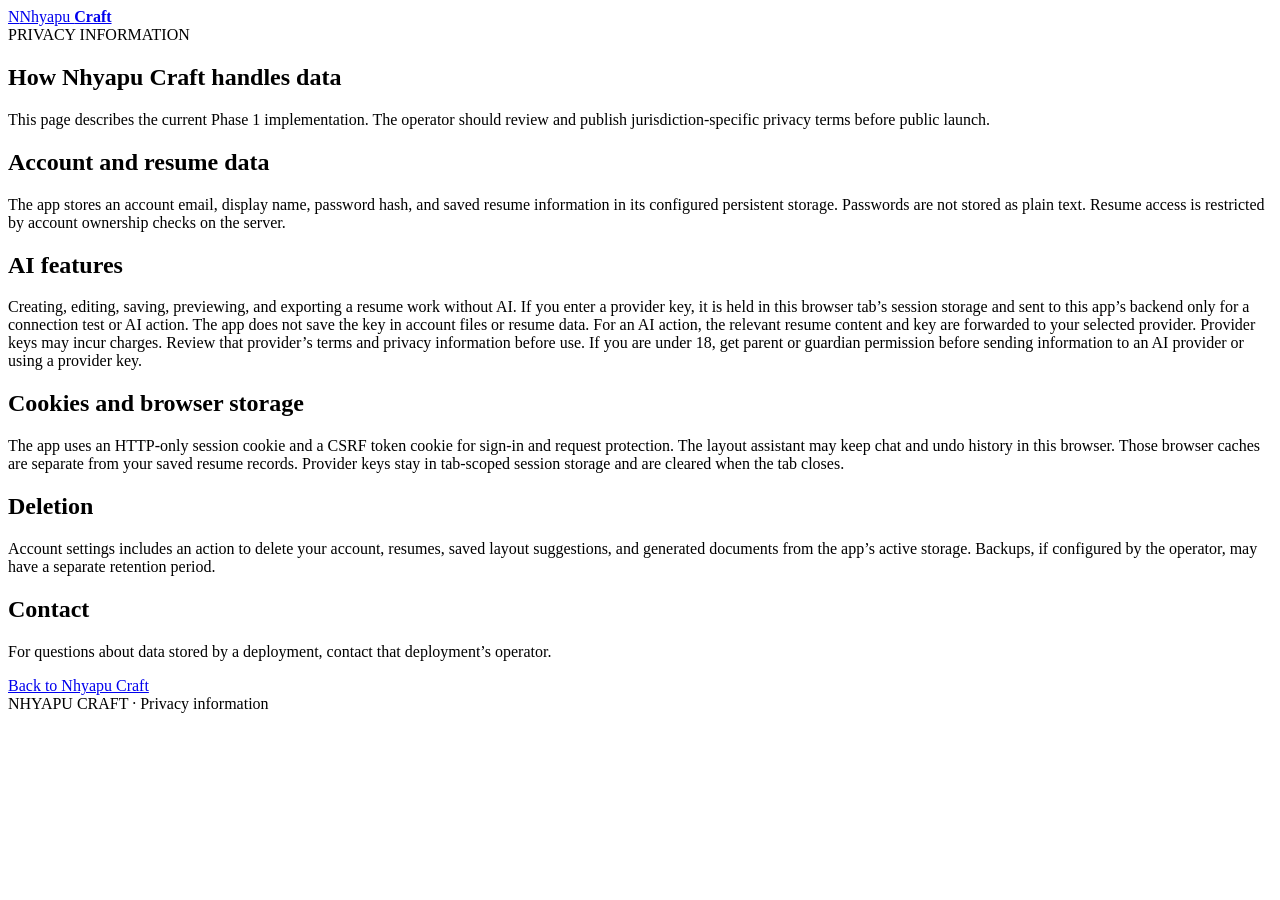
==== resume_creator/frontend/static/privacy.html @ eefc636b "more gooing on ...." ====
<!doctype html><html lang="en"><head><meta charset="utf-8"/><meta name="viewport" content="width=device-width, initial-scale=1"/><title>Privacy — Nhyapu Craft</title><link rel="stylesheet" href="/assets/auth.css"/></head><body><main class="auth-shell"><a class="auth-brand" href="/"><span class="brand-mark">N</span><span>Nhyapu <b>Craft</b></span></a><article class="auth-card policy-card"><span class="eyebrow">PRIVACY INFORMATION</span><h1>How Nhyapu Craft handles data</h1><p>This page describes the current Phase 1 implementation. The operator should review and publish jurisdiction-specific privacy terms before public launch.</p><h2>Account and resume data</h2><p>The app stores an account email, display name, password hash, and saved resume information in its configured persistent storage. Passwords are not stored as plain text. Resume access is restricted by account ownership checks on the server.</p><h2>AI features</h2><p>Creating, editing, saving, previewing, and exporting a resume work without AI. If you enter a provider key, it is held in this browser tab’s session storage and sent to this app’s backend only for a connection test or AI action. The app does not save the key in account files or resume data. For an AI action, the relevant resume content and key are forwarded to your selected provider. Provider keys may incur charges. Review that provider’s terms and privacy information before use. If you are under 18, get parent or guardian permission before sending information to an AI provider or using a provider key.</p><h2>Cookies and browser storage</h2><p>The app uses an HTTP-only session cookie and a CSRF token cookie for sign-in and request protection. The layout assistant may keep chat and undo history in this browser. Those browser caches are separate from your saved resume records. Provider keys stay in tab-scoped session storage and are cleared when the tab closes.</p><h2>Deletion</h2><p>Account settings includes an action to delete your account, resumes, saved layout suggestions, and generated documents from the app’s active storage. Backups, if configured by the operator, may have a separate retention period.</p><h2>Contact</h2><p>For questions about data stored by a deployment, contact that deployment’s operator.</p><a class="policy-back" href="/">Back to Nhyapu Craft</a></article><footer>NHYAPU CRAFT <span>·</span> Privacy information</footer></main></body></html>
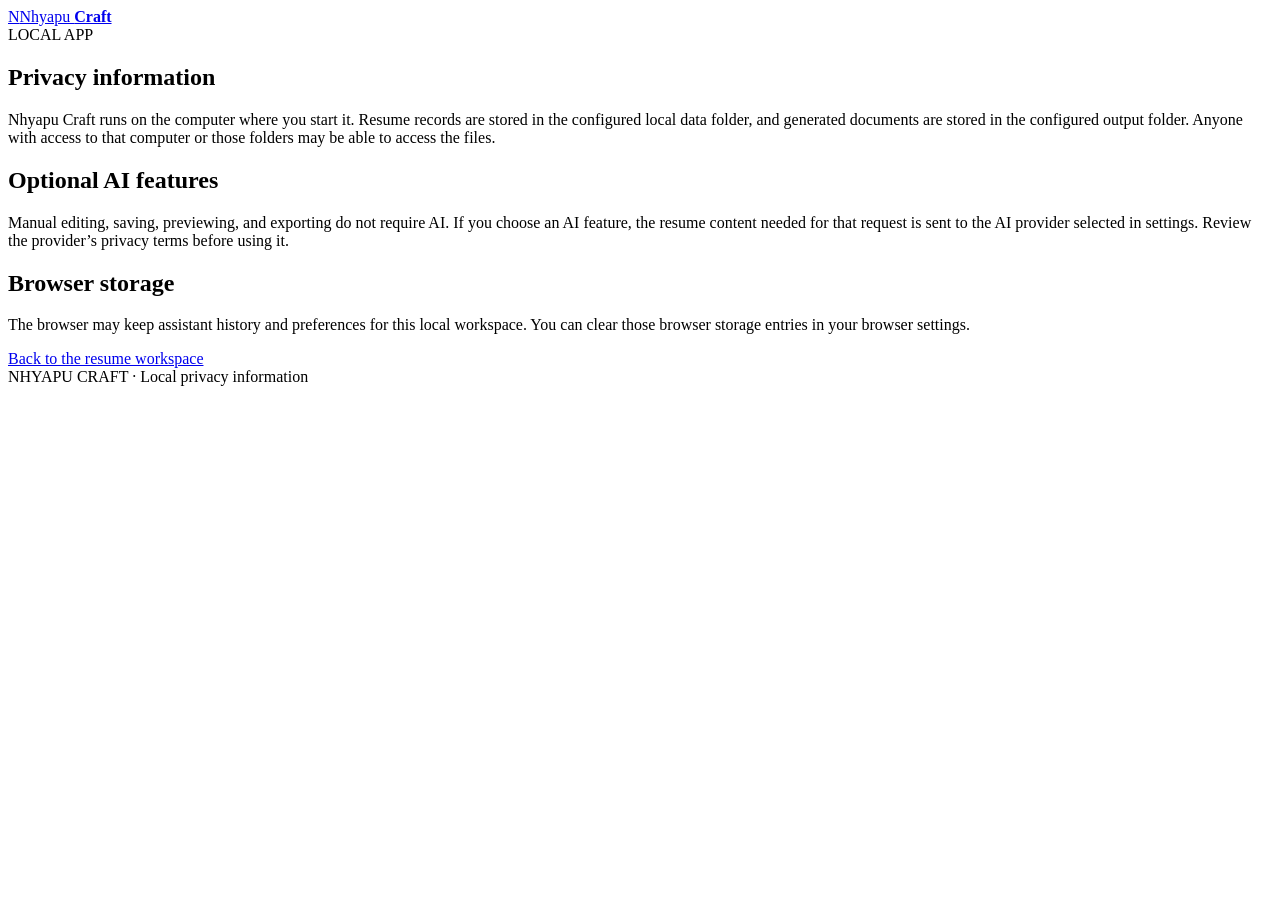
==== commit a96637cc: "on gooing changes" ====
--- a/resume_creator/frontend/static/privacy.html
+++ b/resume_creator/frontend/static/privacy.html
@@ -1 +1,25 @@
-<!doctype html><html lang="en"><head><meta charset="utf-8"/><meta name="viewport" content="width=device-width, initial-scale=1"/><title>Privacy — Nhyapu Craft</title><link rel="stylesheet" href="/assets/auth.css"/></head><body><main class="auth-shell"><a class="auth-brand" href="/"><span class="brand-mark">N</span><span>Nhyapu <b>Craft</b></span></a><article class="auth-card policy-card"><span class="eyebrow">PRIVACY INFORMATION</span><h1>How Nhyapu Craft handles data</h1><p>This page describes the current Phase 1 implementation. The operator should review and publish jurisdiction-specific privacy terms before public launch.</p><h2>Account and resume data</h2><p>The app stores an account email, display name, password hash, and saved resume information in its configured persistent storage. Passwords are not stored as plain text. Resume access is restricted by account ownership checks on the server.</p><h2>AI features</h2><p>Creating, editing, saving, previewing, and exporting a resume work without AI. If you enter a provider key, it is held in this browser tab’s session storage and sent to this app’s backend only for a connection test or AI action. The app does not save the key in account files or resume data. For an AI action, the relevant resume content and key are forwarded to your selected provider. Provider keys may incur charges. Review that provider’s terms and privacy information before use. If you are under 18, get parent or guardian permission before sending information to an AI provider or using a provider key.</p><h2>Cookies and browser storage</h2><p>The app uses an HTTP-only session cookie and a CSRF token cookie for sign-in and request protection. The layout assistant may keep chat and undo history in this browser. Those browser caches are separate from your saved resume records. Provider keys stay in tab-scoped session storage and are cleared when the tab closes.</p><h2>Deletion</h2><p>Account settings includes an action to delete your account, resumes, saved layout suggestions, and generated documents from the app’s active storage. Backups, if configured by the operator, may have a separate retention period.</p><h2>Contact</h2><p>For questions about data stored by a deployment, contact that deployment’s operator.</p><a class="policy-back" href="/">Back to Nhyapu Craft</a></article><footer>NHYAPU CRAFT <span>·</span> Privacy information</footer></main></body></html>
+<!doctype html>
+<html lang="en">
+  <head>
+    <meta charset="utf-8" />
+    <meta name="viewport" content="width=device-width, initial-scale=1" />
+    <title>Privacy — Nhyapu Craft</title>
+    <link rel="stylesheet" href="/assets/auth.css" />
+  </head>
+  <body>
+    <main class="auth-shell">
+      <a class="auth-brand" href="/"><span class="brand-mark">N</span><span>Nhyapu <b>Craft</b></span></a>
+      <article class="auth-card policy-card">
+        <span class="eyebrow">LOCAL APP</span>
+        <h1>Privacy information</h1>
+        <p>Nhyapu Craft runs on the computer where you start it. Resume records are stored in the configured local data folder, and generated documents are stored in the configured output folder. Anyone with access to that computer or those folders may be able to access the files.</p>
+        <h2>Optional AI features</h2>
+        <p>Manual editing, saving, previewing, and exporting do not require AI. If you choose an AI feature, the resume content needed for that request is sent to the AI provider selected in settings. Review the provider’s privacy terms before using it.</p>
+        <h2>Browser storage</h2>
+        <p>The browser may keep assistant history and preferences for this local workspace. You can clear those browser storage entries in your browser settings.</p>
+        <a class="policy-back" href="/">Back to the resume workspace</a>
+      </article>
+      <footer>NHYAPU CRAFT <span>·</span> Local privacy information</footer>
+    </main>
+  </body>
+</html>
